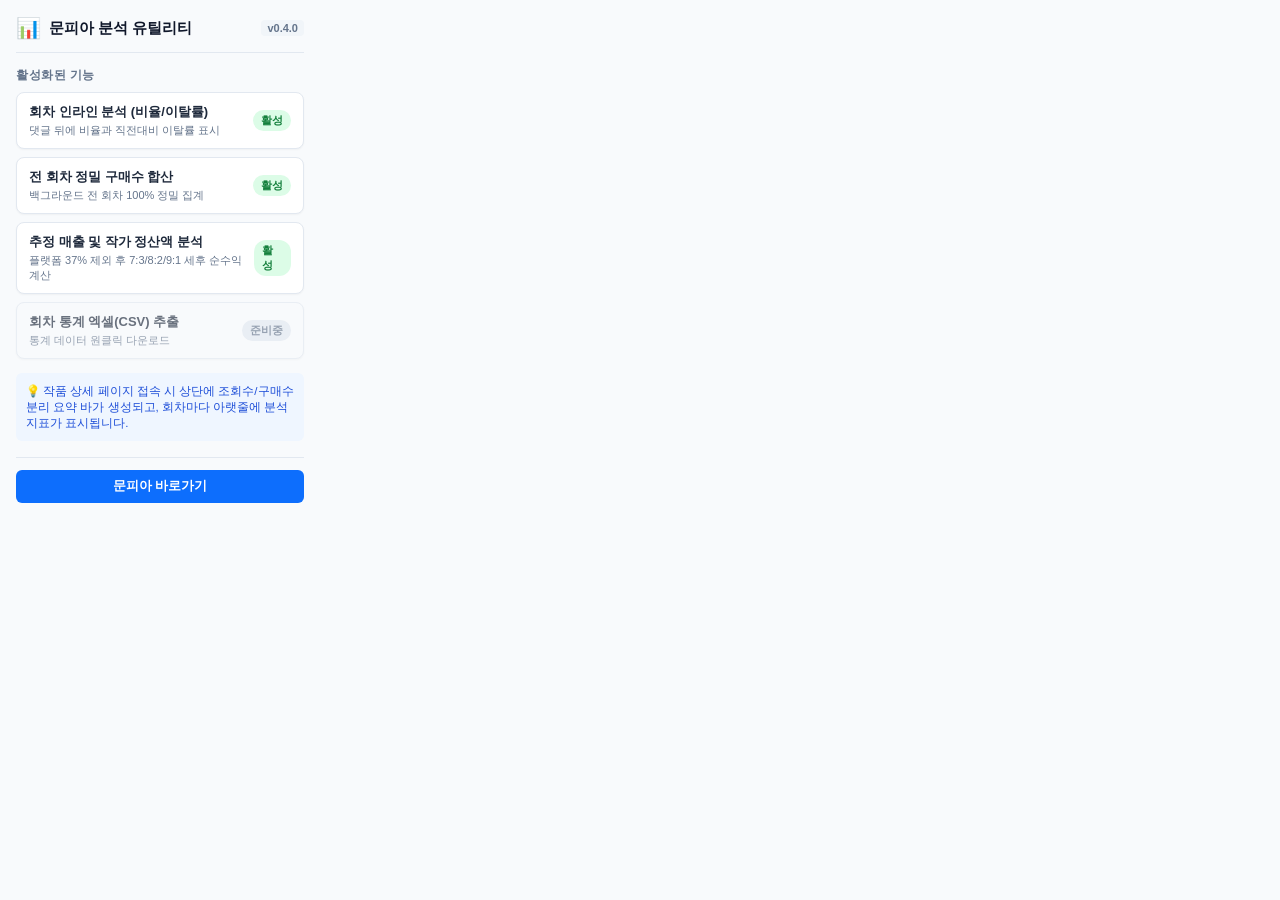
==== src/popup/popup.html @ 928f9596 "feat: Munpia Utility Chrome Extension v0.4.2 initial release" ====
<!DOCTYPE html>
<html lang="ko">
<head>
  <meta charset="UTF-8">
  <meta name="viewport" content="width=device-width, initial-scale=1.0">
  <title>문피아 작품 분석 유틸리티</title>
  <link rel="stylesheet" href="popup.css">
</head>
<body>
  <div class="popup-container">
    <header class="header">
      <div class="logo-area">
        <span class="logo-icon">📊</span>
        <h1 class="title">문피아 분석 유틸리티</h1>
      </div>
      <span class="version-tag">v0.4.0</span>
    </header>

    <main class="content">
      <section class="section">
        <h2 class="section-title">활성화된 기능</h2>
        <ul class="feature-list">
          <li class="feature-item">
            <div class="feature-info">
              <span class="feature-name">회차 인라인 분석 (비율/이탈률)</span>
              <span class="feature-desc">댓글 뒤에 비율과 직전대비 이탈률 표시</span>
            </div>
            <span class="status-badge active">활성</span>
          </li>
          <li class="feature-item">
            <div class="feature-info">
              <span class="feature-name">전 회차 정밀 구매수 합산</span>
              <span class="feature-desc">백그라운드 전 회차 100% 정밀 집계</span>
            </div>
            <span class="status-badge active">활성</span>
          </li>
          <li class="feature-item">
            <div class="feature-info">
              <span class="feature-name">추정 매출 및 작가 정산액 분석</span>
              <span class="feature-desc">플랫폼 37% 제외 후 7:3/8:2/9:1 세후 순수익 계산</span>
            </div>
            <span class="status-badge active">활성</span>
          </li>
          <li class="feature-item coming-soon">
            <div class="feature-info">
              <span class="feature-name">회차 통계 엑셀(CSV) 추출</span>
              <span class="feature-desc">통계 데이터 원클릭 다운로드</span>
            </div>
            <span class="status-badge">준비중</span>
          </li>
        </ul>
      </section>

      <section class="info-section">
        <p class="guide-text">💡 작품 상세 페이지 접속 시 상단에 조회수/구매수 분리 요약 바가 생성되고, 회차마다 아랫줄에 분석 지표가 표시됩니다.</p>
      </section>
    </main>

    <footer class="footer">
      <a href="https://novel.munpia.com" target="_blank" class="link-btn">문피아 바로가기</a>
    </footer>
  </div>
  <script src="popup.js"></script>
</body>
</html>
---- src/popup/popup.css ----
* {
  box-sizing: border-box;
  margin: 0;
  padding: 0;
  font-family: -apple-system, BlinkMacSystemFont, "Segoe UI", Roboto, "Helvetica Neue", Arial, sans-serif;
}

body {
  width: 320px;
  background-color: #f8fafc;
  color: #1e293b;
}

.popup-container {
  padding: 16px;
}

.header {
  display: flex;
  justify-content: space-between;
  align-items: center;
  padding-bottom: 12px;
  border-bottom: 1px solid #e2e8f0;
}

.logo-area {
  display: flex;
  align-items: center;
  gap: 8px;
}

.logo-icon {
  font-size: 20px;
}

.title {
  font-size: 15px;
  font-weight: 700;
  color: #0f172a;
}

.version-tag {
  font-size: 11px;
  font-weight: 600;
  color: #64748b;
  background-color: #f1f5f9;
  padding: 2px 6px;
  border-radius: 4px;
}

.content {
  margin-top: 14px;
}

.section-title {
  font-size: 12px;
  font-weight: 600;
  color: #64748b;
  text-transform: uppercase;
  letter-spacing: 0.5px;
  margin-bottom: 8px;
}

.feature-list {
  list-style: none;
  display: flex;
  flex-direction: column;
  gap: 8px;
}

.feature-item {
  display: flex;
  justify-content: space-between;
  align-items: center;
  padding: 10px 12px;
  background-color: #ffffff;
  border: 1px solid #e2e8f0;
  border-radius: 8px;
  box-shadow: 0 1px 2px rgba(0, 0, 0, 0.04);
}

.feature-item.coming-soon {
  opacity: 0.65;
  background-color: #f8fafc;
}

.feature-info {
  display: flex;
  flex-direction: column;
  gap: 2px;
}

.feature-name {
  font-size: 13px;
  font-weight: 600;
  color: #1e293b;
}

.feature-desc {
  font-size: 11px;
  color: #64748b;
}

.status-badge {
  font-size: 11px;
  font-weight: 600;
  padding: 3px 8px;
  border-radius: 12px;
  background-color: #e2e8f0;
  color: #64748b;
}

.status-badge.active {
  background-color: #dcfce7;
  color: #15803d;
}

.info-section {
  margin-top: 14px;
  padding: 10px;
  background-color: #eff6ff;
  border-radius: 6px;
}

.guide-text {
  font-size: 11.5px;
  color: #1d4ed8;
  line-height: 1.4;
}

.footer {
  margin-top: 16px;
  padding-top: 12px;
  border-top: 1px solid #e2e8f0;
  text-align: center;
}

.link-btn {
  display: block;
  width: 100%;
  padding: 8px 0;
  text-align: center;
  background-color: #0d6efd;
  color: #ffffff;
  text-decoration: none;
  font-size: 12.5px;
  font-weight: 600;
  border-radius: 6px;
  transition: background-color 0.2s;
}

.link-btn:hover {
  background-color: #0b5ed7;
}
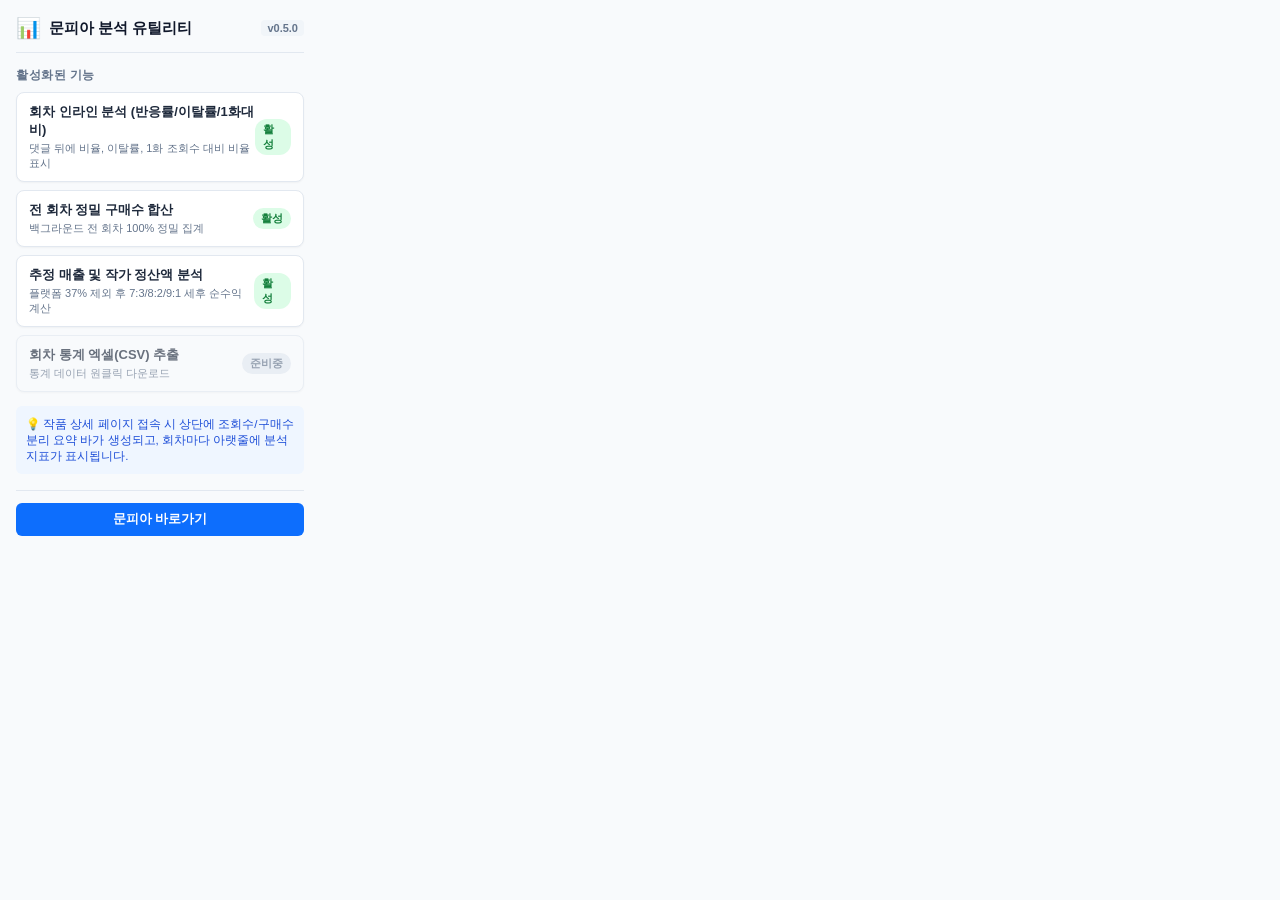
==== commit 3f2ac242: "feat: add 1st chapter retention rate inline to all chapters v0.5.0" ====
--- a/src/popup/popup.html
+++ b/src/popup/popup.html
@@ -13,7 +13,7 @@
         <span class="logo-icon">📊</span>
         <h1 class="title">문피아 분석 유틸리티</h1>
       </div>
-      <span class="version-tag">v0.4.0</span>
+      <span class="version-tag">v0.5.0</span>
     </header>
 
     <main class="content">
@@ -22,8 +22,8 @@
         <ul class="feature-list">
           <li class="feature-item">
             <div class="feature-info">
-              <span class="feature-name">회차 인라인 분석 (비율/이탈률)</span>
-              <span class="feature-desc">댓글 뒤에 비율과 직전대비 이탈률 표시</span>
+              <span class="feature-name">회차 인라인 분석 (반응률/이탈률/1화대비)</span>
+              <span class="feature-desc">댓글 뒤에 비율, 이탈률, 1화 조회수 대비 비율 표시</span>
             </div>
             <span class="status-badge active">활성</span>
           </li>
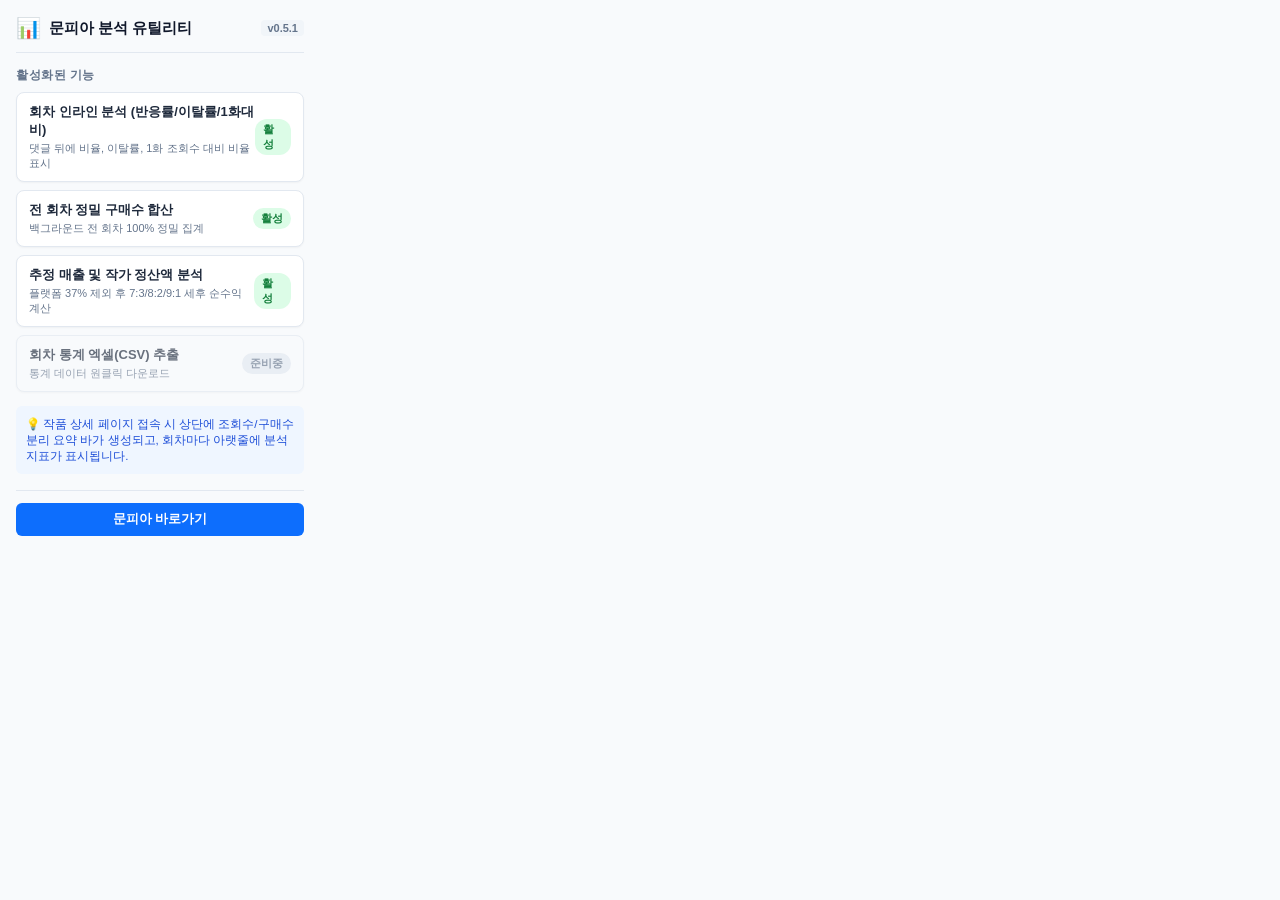
==== commit ff0911de: "feat: redesign inline metrics with compact icons in a unified frame v0.5.1" ====
--- a/src/popup/popup.html
+++ b/src/popup/popup.html
@@ -13,7 +13,7 @@
         <span class="logo-icon">📊</span>
         <h1 class="title">문피아 분석 유틸리티</h1>
       </div>
-      <span class="version-tag">v0.5.0</span>
+      <span class="version-tag">v0.5.1</span>
     </header>
 
     <main class="content">
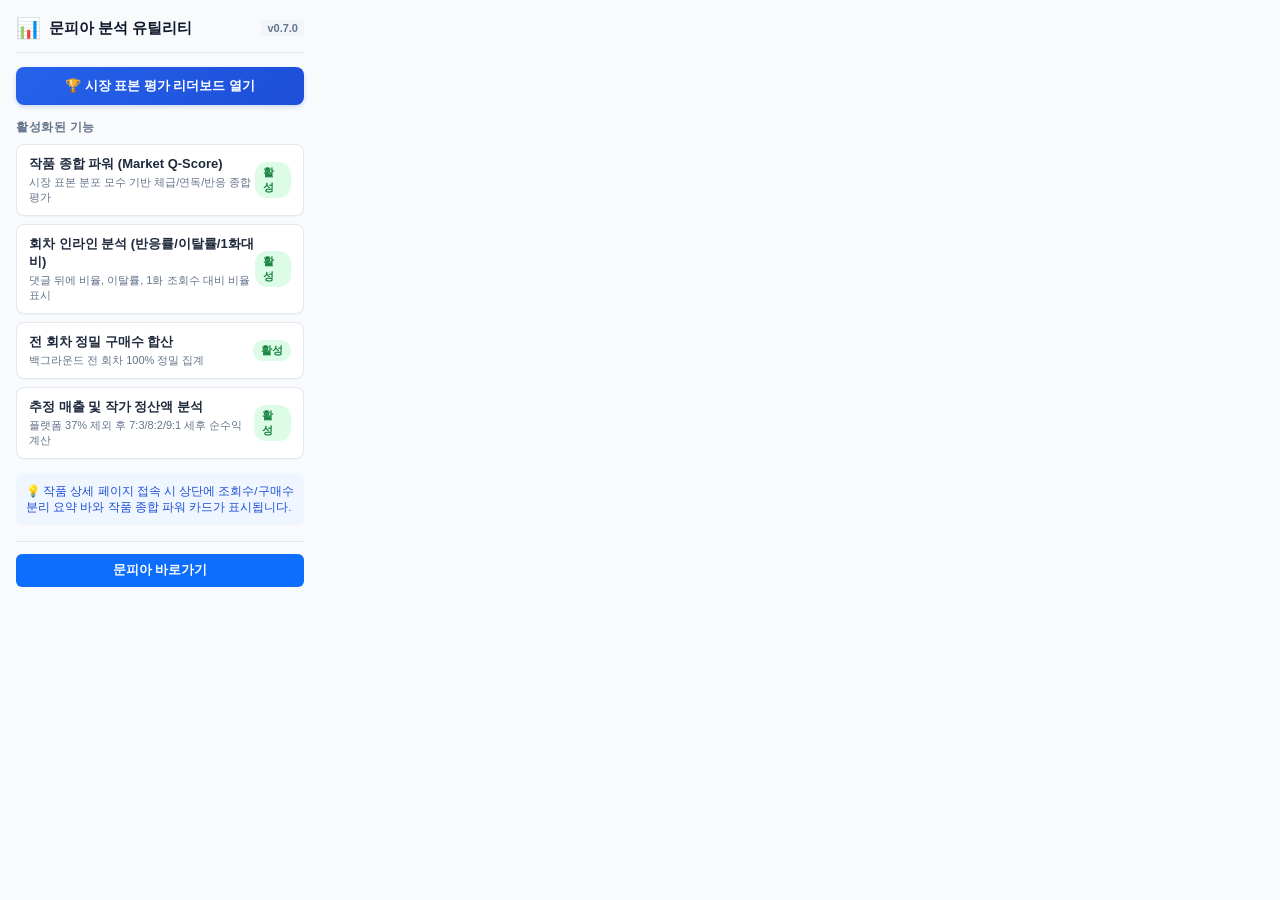
==== commit fe035088: "feat: integrate 3 major best categories (486 real samples), market theory and leaderboard dashboard" ====
--- a/src/popup/popup.html
+++ b/src/popup/popup.html
@@ -13,13 +13,24 @@
         <span class="logo-icon">📊</span>
         <h1 class="title">문피아 분석 유틸리티</h1>
       </div>
-      <span class="version-tag">v0.5.1</span>
+      <span class="version-tag">v0.7.0</span>
     </header>
 
     <main class="content">
+      <section class="action-section" style="margin-bottom: 14px;">
+        <button type="button" id="btn-open-market-dashboard" class="dashboard-launch-btn">🏆 시장 표본 평가 리더보드 열기</button>
+      </section>
+
       <section class="section">
         <h2 class="section-title">활성화된 기능</h2>
         <ul class="feature-list">
+          <li class="feature-item">
+            <div class="feature-info">
+              <span class="feature-name">작품 종합 파워 (Market Q-Score)</span>
+              <span class="feature-desc">시장 표본 분포 모수 기반 체급/연독/반응 종합 평가</span>
+            </div>
+            <span class="status-badge active">활성</span>
+          </li>
           <li class="feature-item">
             <div class="feature-info">
               <span class="feature-name">회차 인라인 분석 (반응률/이탈률/1화대비)</span>
@@ -41,18 +52,11 @@
             </div>
             <span class="status-badge active">활성</span>
           </li>
-          <li class="feature-item coming-soon">
-            <div class="feature-info">
-              <span class="feature-name">회차 통계 엑셀(CSV) 추출</span>
-              <span class="feature-desc">통계 데이터 원클릭 다운로드</span>
-            </div>
-            <span class="status-badge">준비중</span>
-          </li>
         </ul>
       </section>
 
       <section class="info-section">
-        <p class="guide-text">💡 작품 상세 페이지 접속 시 상단에 조회수/구매수 분리 요약 바가 생성되고, 회차마다 아랫줄에 분석 지표가 표시됩니다.</p>
+        <p class="guide-text">💡 작품 상세 페이지 접속 시 상단에 조회수/구매수 분리 요약 바와 작품 종합 파워 카드가 표시됩니다.</p>
       </section>
     </main>
 
--- a/src/popup/popup.css
+++ b/src/popup/popup.css
@@ -153,3 +153,24 @@
   background-color: #0b5ed7;
 }
 
+.dashboard-launch-btn {
+  display: block;
+  width: 100%;
+  padding: 10px 0;
+  text-align: center;
+  background: linear-gradient(135deg, #2563eb, #1d4ed8);
+  color: #ffffff;
+  border: none;
+  font-size: 13px;
+  font-weight: 700;
+  border-radius: 8px;
+  cursor: pointer;
+  box-shadow: 0 2px 4px rgba(37, 99, 235, 0.2);
+  transition: all 0.2s;
+}
+
+.dashboard-launch-btn:hover {
+  background: linear-gradient(135deg, #1d4ed8, #1e40af);
+  transform: translateY(-1px);
+}
+
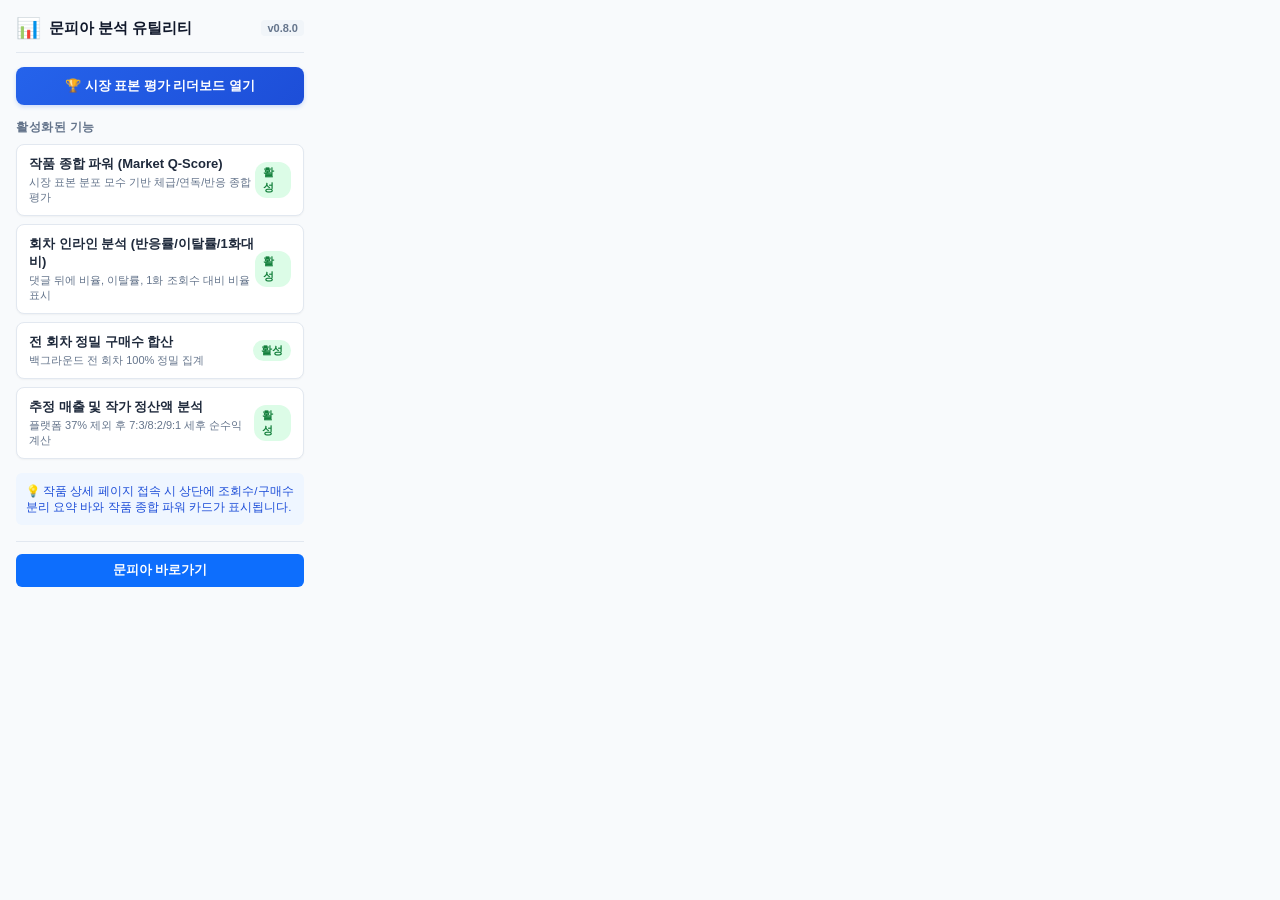
==== commit 01409884: "feat(v0.8.0): sync exact chapter statistics, revenue and Q-Score, dual sort chips, and extract CHANG" ====
--- a/src/popup/popup.html
+++ b/src/popup/popup.html
@@ -13,7 +13,7 @@
         <span class="logo-icon">📊</span>
         <h1 class="title">문피아 분석 유틸리티</h1>
       </div>
-      <span class="version-tag">v0.7.0</span>
+      <span class="version-tag">v0.8.0</span>
     </header>
 
     <main class="content">
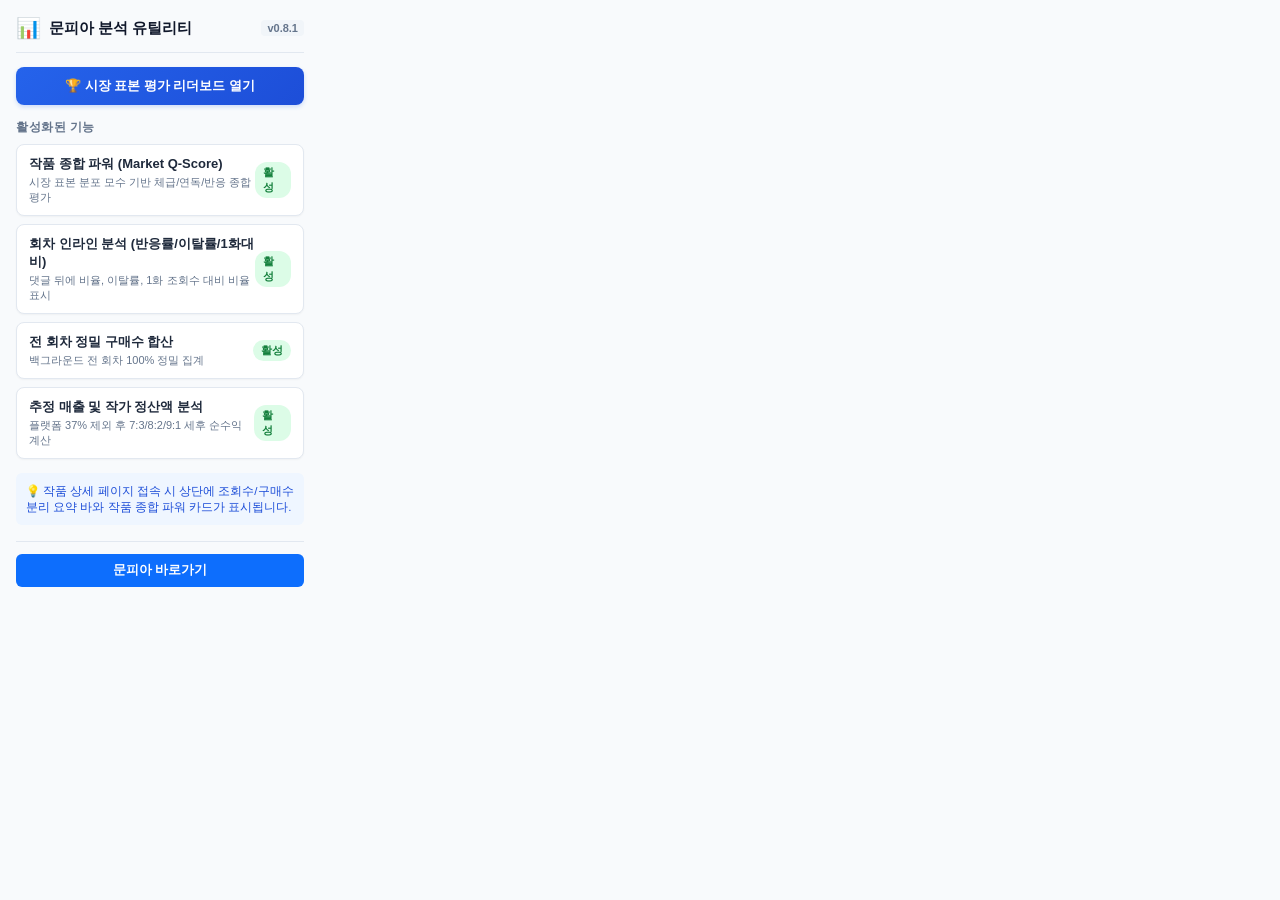
==== commit d953e76c: "feat(v0.8.1): cache novel metadata & chapter stats in localStorage for extractor integration, swap d" ====
--- a/src/popup/popup.html
+++ b/src/popup/popup.html
@@ -13,7 +13,7 @@
         <span class="logo-icon">📊</span>
         <h1 class="title">문피아 분석 유틸리티</h1>
       </div>
-      <span class="version-tag">v0.8.0</span>
+      <span class="version-tag">v0.8.1</span>
     </header>
 
     <main class="content">
